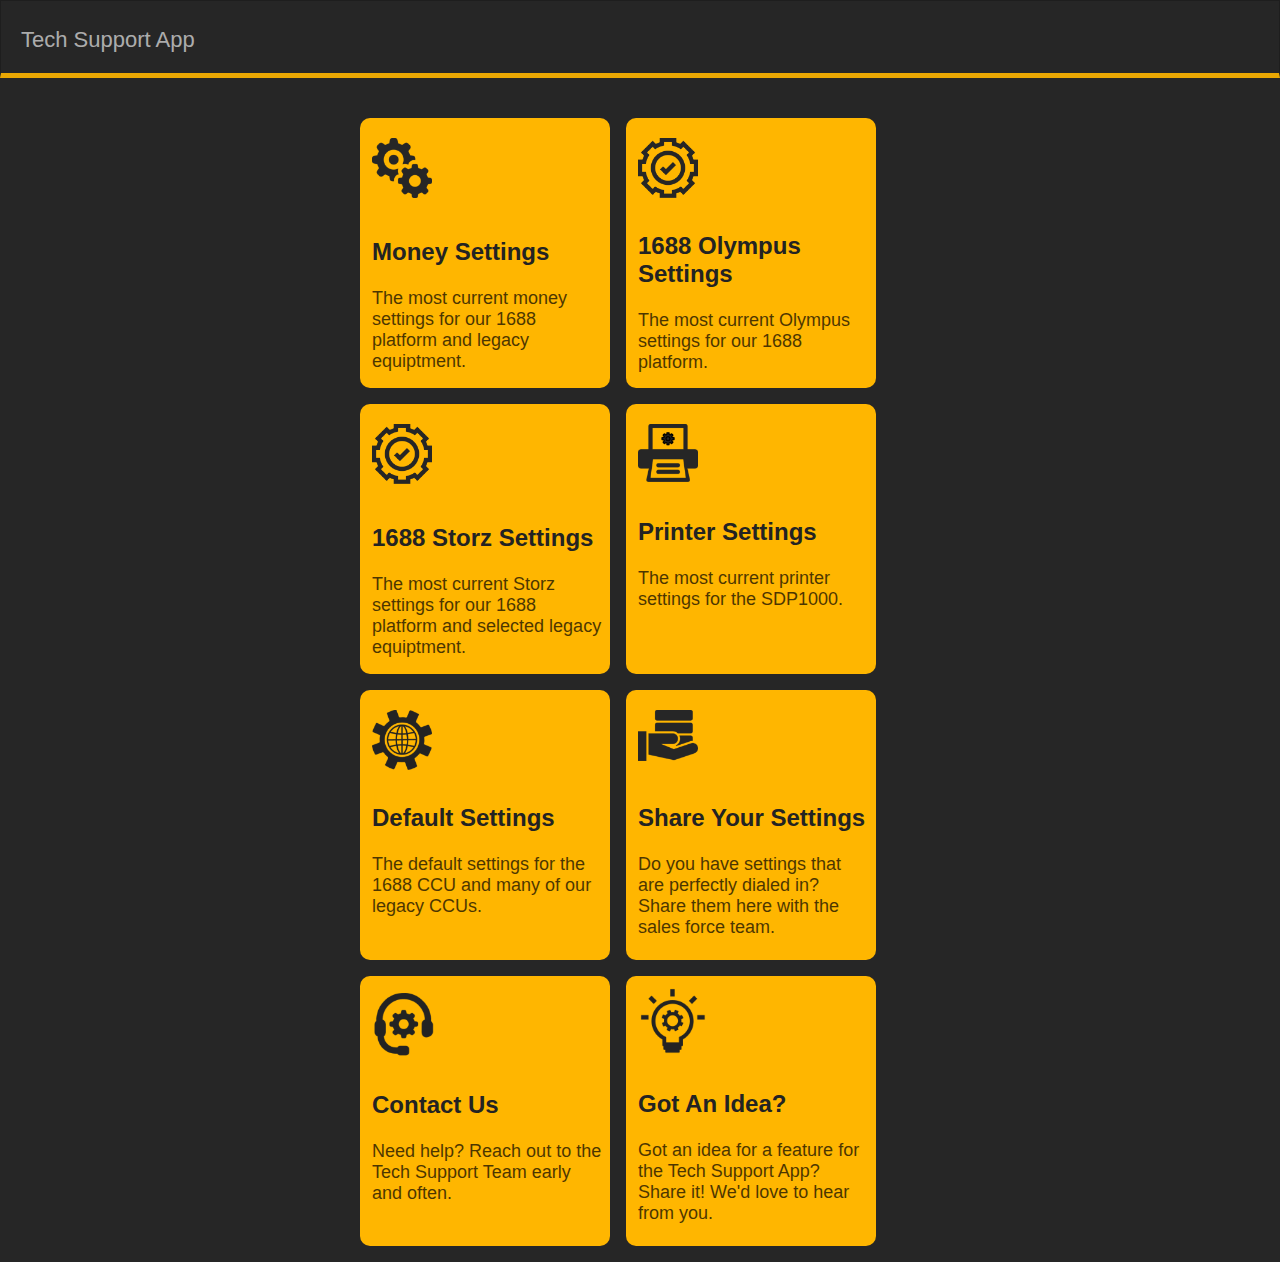
==== index.html @ 5dd80a23 "Adding the Storz settings feature." ====
<!DOCTYPE html>
<html lang="en">
  <head>
    <meta charset="UTF-8" />
    <meta name="viewport" content="width=device-width, initial-scale=1.0" />
    <link rel="stylesheet" href="./css/index.css" />

    <script src="./javascript/index.js"></script>
    <title>Tech Support Landing Page</title>
  </head>
  <body>
    <nav class="index-nav">
      <div class="index-nav-title">
        <h3 class="index-nav-text">Tech Support App</h3>
      </div>
    </nav>
    <div class="cards-container">
      <div id="msa-card" class="card-container">
        <div class="card-img-div"></div>
        <div class="card-title-div">
          <h3 class="card-title-text">Money Settings</h3>
        </div>
        <div class="card-text-div">
          <p class="card-text-text">
            The most current money settings for our 1688 platform and legacy
            equiptment.
          </p>
        </div>
        <div class="card-btn-div"></div>
      </div>
      <!-- Olympus -->
      <div id="olympus-card" class="card-container">
        <div id="olympus-card-img-div" class="card-img-div"></div>
        <div class="card-title-div">
          <h3 class="card-title-text">1688 Olympus Settings</h3>
        </div>
        <div class="card-text-div">
          <p class="card-text-text">
            The most current Olympus settings for our 1688 platform.
          </p>
        </div>
        <div class="card-btn-div"></div>
      </div>
      <!-- Olympus end -->
      <!-- Storz -->
      <div id="storz-card" class="card-container">
        <div id="storz-card-img-div" class="card-img-div"></div>
        <div class="card-title-div">
          <h3 class="card-title-text">1688 Storz Settings</h3>
        </div>
        <div class="card-text-div">
          <p class="card-text-text">
            The most current Storz settings for our 1688 platform and selected legacy equiptment.
          </p>
        </div>
        <div class="card-btn-div"></div>
      </div>
      <!-- Storz end -->
      <div id="printer-card" class="card-container">
        <div id="printer-card-img-div" class="card-img-div"></div>
        <div class="card-title-div">
          <h3 class="card-title-text">Printer Settings</h3>
        </div>
        <div class="card-text-div">
          <p class="card-text-text">
            The most current printer settings for the SDP1000.
          </p>
        </div>
        <div class="card-btn-div"></div>
      </div>
      <div id="default-card" class="card-container">
        <div id="default-card-img-div" class="card-img-div"></div>
        <div class="card-title-div">
          <h3 class="card-title-text">Default Settings</h3>
        </div>
        <div class="card-text-div">
          <p class="card-text-text">
            The default settings for the 1688 CCU and many of our legacy CCUs.
          </p>
        </div>
        <div class="card-btn-div"></div>
      </div>
      <div id="contribute-settings-card" class="card-container">
        <div id="contribute-settings-card-img-div" class="card-img-div"></div>
        <div class="card-title-div">
          <h3 class="card-title-text">Share Your Settings</h3>
        </div>
        <div class="card-text-div">
          <p class="card-text-text">
            Do you have settings that are perfectly dialed in? Share them here
            with the sales force team.
          </p>
        </div>
        <div class="card-btn-div"></div>
      </div>
      <div id="contact-card" class="card-container">
        <div id="contact-card-img-div" class="card-img-div"></div>
        <div id="contact-card-title" class="card-title-div">
          <h3 class="card-title-text">Contact Us</h3>
        </div>
        <div class="card-text-div">
          <p class="card-text-text">
       Need help? Reach out to the Tech Support Team early and often.
          </p>
        </div>
        <div class="card-btn-div"></div>
      </div>
      <!-- Suggestions Tile-->
      <div id="idea-card" class="card-container">
        <div id="idea-card-img-div" class="card-img-div"></div>
        <div id="idea-card-title" class="card-title-div">
          <h3 class="card-title-text">Got An Idea?</h3>
        </div>
        <div class="card-text-div">
          <p class="card-text-text">
       Got an idea for a feature for the Tech Support App? Share it! We'd love to hear from you.
          </p>
        </div>
        <div class="card-btn-div"></div>
      </div>
      <!-- Suggestions Tile End-->
    </div>
  </body>
</html>
---- css/index.css ----
* {
  box-sizing: border-box;
  padding: 0;
  margin: 0;
  font-family: "Josefin Sans", sans-serif;
  /* background-color: #262626; */
}

body {
  background: #262626;
}

.index-nav {
  /* position: fixed; */
  min-height: 78px;
  width: 100%;
  font-size: 18px;
  background-color: #262626;
  border: 1px solid rgba(0, 0, 0, 0.2);
  opacity: 0.9;
  border-bottom: 5px solid #ffb600;
  z-index: 9999;
}

.index-nav-text {
  display: inline-block;
  font-size: 22px;
  margin-top: 16px;
  margin-left: 20px;
  font-weight: 500;
  padding-top: 10px;
  color: rgba(255, 255, 255, 0.7);
}

.cards-container {
  display: flex;
  flex-wrap: wrap;
  max-width: 800px;
  height: auto;
  margin: auto;
  margin-top: 40px;
}

.card-container {
  display: flex;
  flex-direction: column;
  width: 250px;
  height: 270px;
  background: #ffb600;
  border-radius: 10px;
  margin: 0 16px 16px 0;
}

.card-container:hover {
  opacity: 0.6;
  cursor: pointer;
  transition: all 0.4s ease 0s;
}

.card-img-div {
  width: 60px;
  height: 70px;
  background: transparent url("../images/msa-log.png") 0% 0% no-repeat
    padding-box;
  opacity: 1;
  margin-top: 20px;
  margin-left: 12px;
  background-size: 60px;
}

#olympus-card-img-div {
  width: 60px;
  min-height: 60px;
  background: transparent url("../images/olympus.png") 0% 0% no-repeat
    padding-box;
  opacity: 1;
  margin-top: 20px;
  margin-left: 12px;
  background-size: 60px;
}

#storz-card-img-div {
  width: 60px;
  min-height: 60px;
  background: transparent url("../images/olympus.png") 0% 0% no-repeat
    padding-box;
  opacity: 1;
  margin-top: 20px;
  margin-left: 12px;
  background-size: 60px;
}

.card-container:hover #storz-card-img-div {
  width: 65px;
  min-height: 63px;
  background-size: 65px;
  transition: all 0.4s ease 0s;
}

#idea-card-img-div{
  width: 70px;
  min-height: 70px;
  background: transparent url("../images/idea-img.png") 0% 0% no-repeat
    padding-box;
  opacity: 1;
  margin-top: 10px;
  margin-left: 12px;
  background-size: 70px;
}

.card-container:hover #olympus-card-img-div {
  width: 65px;
  min-height: 63px;
  background-size: 65px;
  transition: all 0.4s ease 0s;
}

#printer-card-img-div {
  width: 60px;
  height: 60px;
  background: transparent url("../images/printer-settings.png") 0% 0% no-repeat
    padding-box;
  opacity: 1;
  margin-top: 20px;
  margin-left: 12px;
  background-size: 60px;
}

.card-container:hover #printer-card-img-div {
  width: 65px;
  height: 65px;
  background-size: 65px;
  transition: all 0.4s ease 0s;
}

#default-card-img-div {
  width: 60px;
  height: 60px;
  background: transparent url("../images/default-settings.png") 0% 0% no-repeat
    padding-box;
  opacity: 1;
  margin-top: 20px;
  margin-left: 12px;
  background-size: 60px;
}

.card-container:hover #default-card-img-div {
  width: 65px;
  height: 65px;
  background-size: 65px;
  transition: all 0.4s ease 0s;
}

#contribute-settings-card-img-div {
  width: 60px;
  height: 60px;
  background: transparent url("../images/share-settings.png") 0% 0% no-repeat
    padding-box;
  opacity: 1;
  margin-top: 20px;
  margin-left: 12px;
  background-size: 60px;
}

#contact-card-img-div {
  width: 130px;
  height: 130px;
  background: transparent url("../images/contact-image.png") 0% 0% no-repeat
    padding-box;
  opacity: 1;
  margin-top: 15px;
  margin-left: -15px;
  background-size: 130px;
}

.card-container:hover #contact-card-img-div {
  width: 135px;
  height: 135px;
  background-size: 135px;
  transition: all 0.4s ease 0s;
}

#contact-card-title {
  margin-top: -30px;
}

.card-container:hover #contribute-settings-card-img-div {
  width: 65px;
  height: 65px;
  background-size: 65px;
  transition: all 0.4s ease 0s;
}

.card-container:hover .card-img-div {
  width: 65px;
  height: 65px;
  background-size: 65px;
  transition: all 0.4s ease 0s;
}

.card-title-div {
  margin-top: 34px;
  margin-left: 12px;
}

.card-title-text {
  font-size: 24px;
  font-weight: 700;
  color: #232323;
}

.card-container:hover .card-title-text {
  letter-spacing: 0.5px;
  transition: all 0.4s ease 0s;
}

.card-text-div {
  margin-top: 14px;
  margin-left: 12px;
  padding-top: 8px;
  padding-right: 8px;
  padding-bottom: 16px;
}

.card-container:hover .card-text-text {
  letter-spacing: 0.4px;
  transition: all 0.4s ease 0s;
}

.card-text-text {
  font-size: 18px;
  font-weight: 200;
  opacity: 0.7;
}
.msa-button {
  padding: 12px 8px;
  background: lightskyblue;
  color: #fff;
  cursor: pointer;
}

.msa-button:hover {
  background: lightpink;
  color: #262626;
  transition: ease-in-out 0.3s;
}

@media (max-width: 451px) {
  .cards-container {
    flex-direction: column;
  }

  .card-container {
    margin: 16px auto;
  }
}

@media (min-width: 768px) {
 .cards-container {
  padding-left: 120px;
 }
}
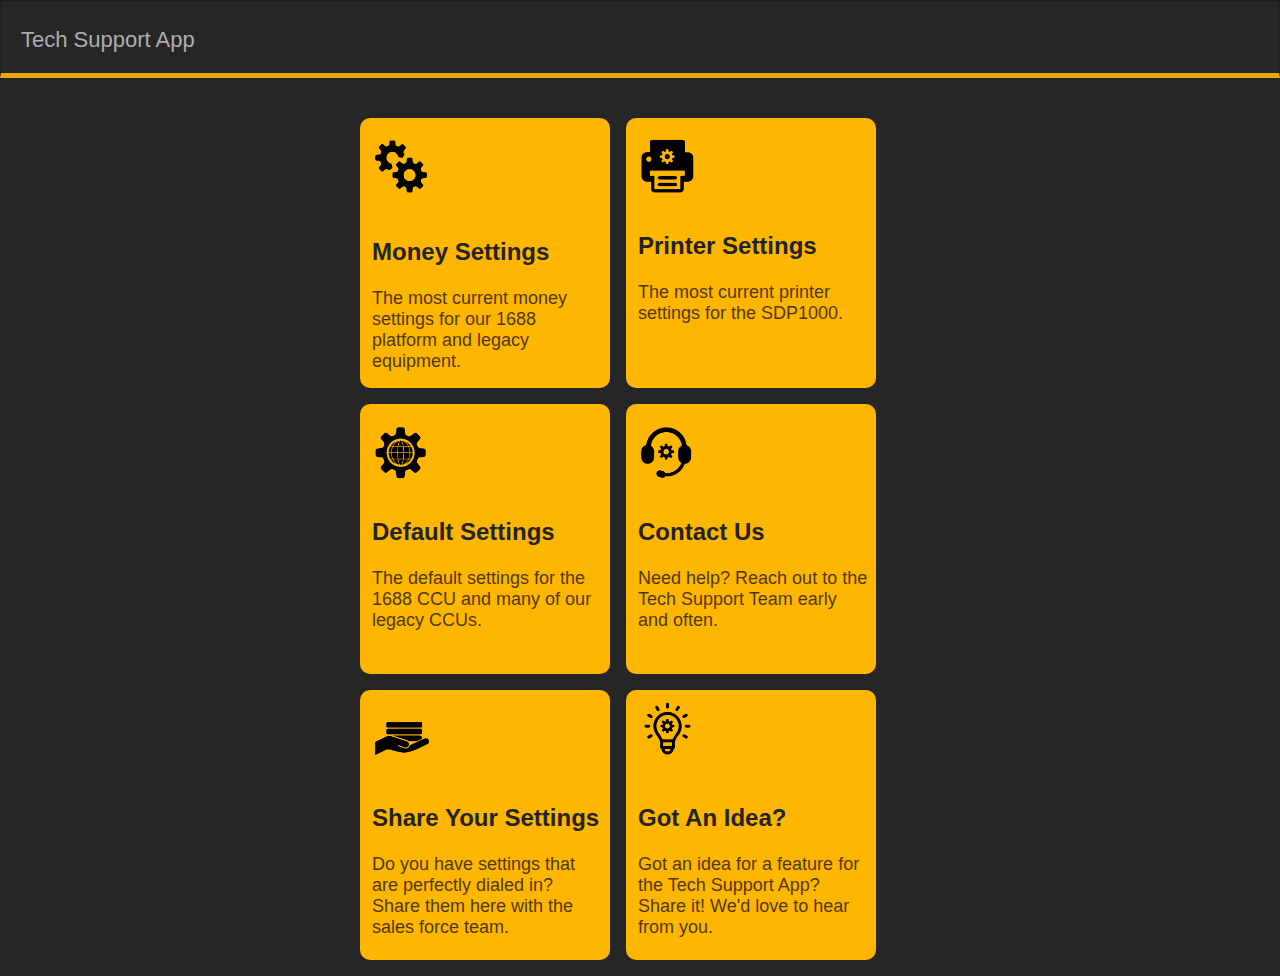
==== commit 2080df67: "Adding changes to the contact page." ====
--- a/index.html
+++ b/index.html
@@ -23,13 +23,13 @@
         <div class="card-text-div">
           <p class="card-text-text">
             The most current money settings for our 1688 platform and legacy
-            equiptment.
+            equipment.
           </p>
         </div>
         <div class="card-btn-div"></div>
       </div>
       <!-- Olympus -->
-      <div id="olympus-card" class="card-container">
+      <!-- <div id="olympus-card" class="card-container">
         <div id="olympus-card-img-div" class="card-img-div"></div>
         <div class="card-title-div">
           <h3 class="card-title-text">1688 Olympus Settings</h3>
@@ -40,10 +40,10 @@
           </p>
         </div>
         <div class="card-btn-div"></div>
-      </div>
+      </div> -->
       <!-- Olympus end -->
       <!-- Storz -->
-      <div id="storz-card" class="card-container">
+      <!-- <div id="storz-card" class="card-container">
         <div id="storz-card-img-div" class="card-img-div"></div>
         <div class="card-title-div">
           <h3 class="card-title-text">1688 Storz Settings</h3>
@@ -54,7 +54,7 @@
           </p>
         </div>
         <div class="card-btn-div"></div>
-      </div>
+      </div> -->
       <!-- Storz end -->
       <div id="printer-card" class="card-container">
         <div id="printer-card-img-div" class="card-img-div"></div>
@@ -80,6 +80,20 @@
         </div>
         <div class="card-btn-div"></div>
       </div>
+      <!-- Contact Tile-->
+      <div id="contact-card" class="card-container">
+        <div id="contact-card-img-div" class="card-img-div"></div>
+        <div id="contact-card-title" class="card-title-div">
+          <h3 class="card-title-text">Contact Us</h3>
+        </div>
+        <div class="card-text-div">
+          <p class="card-text-text">
+       Need help? Reach out to the Tech Support Team early and often.
+          </p>
+        </div>
+        <div class="card-btn-div"></div>
+      </div>
+      <!-- End Contact Tile-->
       <div id="contribute-settings-card" class="card-container">
         <div id="contribute-settings-card-img-div" class="card-img-div"></div>
         <div class="card-title-div">
@@ -89,18 +103,6 @@
           <p class="card-text-text">
             Do you have settings that are perfectly dialed in? Share them here
             with the sales force team.
-          </p>
-        </div>
-        <div class="card-btn-div"></div>
-      </div>
-      <div id="contact-card" class="card-container">
-        <div id="contact-card-img-div" class="card-img-div"></div>
-        <div id="contact-card-title" class="card-title-div">
-          <h3 class="card-title-text">Contact Us</h3>
-        </div>
-        <div class="card-text-div">
-          <p class="card-text-text">
-       Need help? Reach out to the Tech Support Team early and often.
           </p>
         </div>
         <div class="card-btn-div"></div>
--- a/css/index.css
+++ b/css/index.css
@@ -60,7 +60,7 @@
 .card-img-div {
   width: 60px;
   height: 70px;
-  background: transparent url("../images/msa-log.png") 0% 0% no-repeat
+  background: transparent url("../images/settings.png") 0% 0% no-repeat
     padding-box;
   opacity: 1;
   margin-top: 20px;
@@ -71,7 +71,7 @@
 #olympus-card-img-div {
   width: 60px;
   min-height: 60px;
-  background: transparent url("../images/olympus.png") 0% 0% no-repeat
+  background: transparent url("../images/olympus-storz.png") 0% 0% no-repeat
     padding-box;
   opacity: 1;
   margin-top: 20px;
@@ -82,7 +82,7 @@
 #storz-card-img-div {
   width: 60px;
   min-height: 60px;
-  background: transparent url("../images/olympus.png") 0% 0% no-repeat
+  background: transparent url("../images/olympus-storz.png") 0% 0% no-repeat
     padding-box;
   opacity: 1;
   margin-top: 20px;
@@ -98,14 +98,21 @@
 }
 
 #idea-card-img-div{
-  width: 70px;
-  min-height: 70px;
-  background: transparent url("../images/idea-img.png") 0% 0% no-repeat
+  width: 60px;
+  min-height: 60px;
+  background: transparent url("../images/idea.png") 0% 0% no-repeat
     padding-box;
   opacity: 1;
   margin-top: 10px;
   margin-left: 12px;
-  background-size: 70px;
+  background-size: 60px;
+}
+
+.card-container:hover #idea-card-img-div {
+  width: 65px;
+  height: 65px;
+  background-size: 65px;
+  transition: all 0.4s ease 0s;
 }
 
 .card-container:hover #olympus-card-img-div {
@@ -118,7 +125,7 @@
 #printer-card-img-div {
   width: 60px;
   height: 60px;
-  background: transparent url("../images/printer-settings.png") 0% 0% no-repeat
+  background: transparent url("../images/printer.png") 0% 0% no-repeat
     padding-box;
   opacity: 1;
   margin-top: 20px;
@@ -136,7 +143,7 @@
 #default-card-img-div {
   width: 60px;
   height: 60px;
-  background: transparent url("../images/default-settings.png") 0% 0% no-repeat
+  background: transparent url("../images/default.png") 0% 0% no-repeat
     padding-box;
   opacity: 1;
   margin-top: 20px;
@@ -154,7 +161,7 @@
 #contribute-settings-card-img-div {
   width: 60px;
   height: 60px;
-  background: transparent url("../images/share-settings.png") 0% 0% no-repeat
+  background: transparent url("../images/share.png") 0% 0% no-repeat
     padding-box;
   opacity: 1;
   margin-top: 20px;
@@ -163,26 +170,25 @@
 }
 
 #contact-card-img-div {
-  width: 130px;
-  height: 130px;
-  background: transparent url("../images/contact-image.png") 0% 0% no-repeat
-    padding-box;
-  opacity: 1;
-  margin-top: 15px;
-  margin-left: -15px;
-  background-size: 130px;
+  width: 60px;
+  height: 60px;
+  background: transparent url("../images/contact.png") 0% 0% no-repeat
+    padding-box;
+  opacity: 1;
+ 
+  /* margin-top: 15px;
+  margin-left: -15px; */
+  background-size: 60px;
 }
 
 .card-container:hover #contact-card-img-div {
-  width: 135px;
-  height: 135px;
-  background-size: 135px;
-  transition: all 0.4s ease 0s;
-}
-
-#contact-card-title {
-  margin-top: -30px;
-}
+  width: 65px;
+  height: 65px;
+  background-size: 65px;
+  transition: all 0.4s ease 0s;
+}
+
+
 
 .card-container:hover #contribute-settings-card-img-div {
   width: 65px;
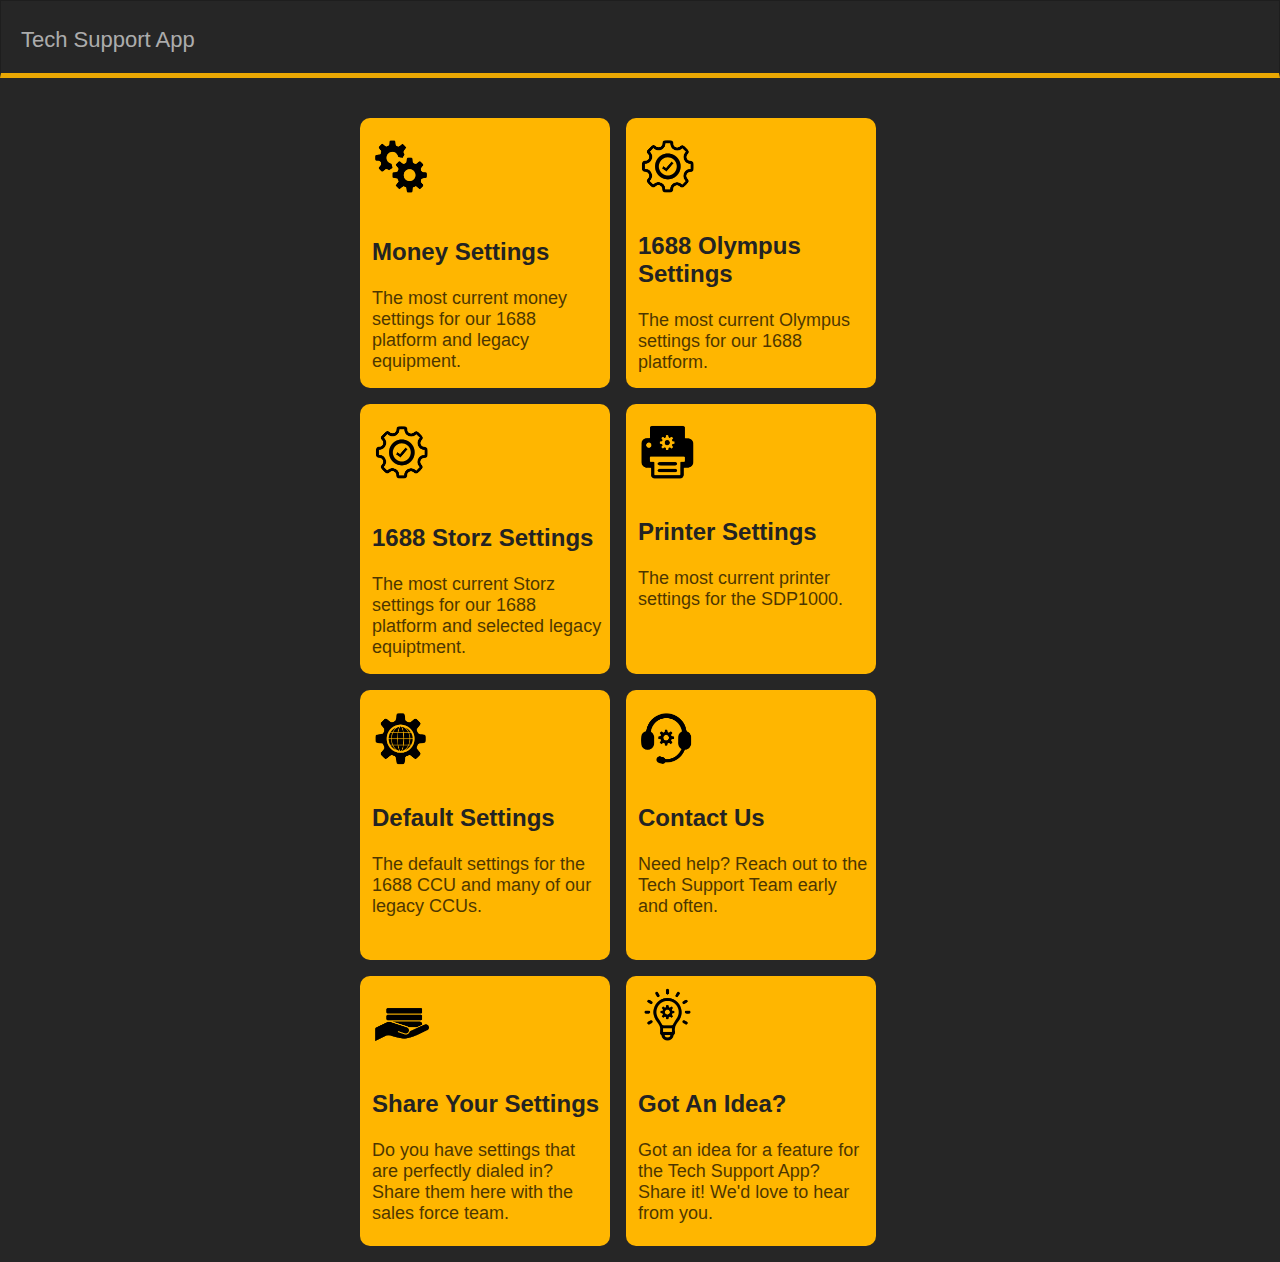
==== commit 743a1ab1: "Adding specialty button and settings for Storz." ====
--- a/index.html
+++ b/index.html
@@ -29,7 +29,7 @@
         <div class="card-btn-div"></div>
       </div>
       <!-- Olympus -->
-      <!-- <div id="olympus-card" class="card-container">
+      <div id="olympus-card" class="card-container">
         <div id="olympus-card-img-div" class="card-img-div"></div>
         <div class="card-title-div">
           <h3 class="card-title-text">1688 Olympus Settings</h3>
@@ -40,10 +40,10 @@
           </p>
         </div>
         <div class="card-btn-div"></div>
-      </div> -->
-      <!-- Olympus end -->
+      </div> 
+      <!-- Olympus end
       <!-- Storz -->
-      <!-- <div id="storz-card" class="card-container">
+      <div id="storz-card" class="card-container">
         <div id="storz-card-img-div" class="card-img-div"></div>
         <div class="card-title-div">
           <h3 class="card-title-text">1688 Storz Settings</h3>
@@ -54,7 +54,7 @@
           </p>
         </div>
         <div class="card-btn-div"></div>
-      </div> -->
+      </div>
       <!-- Storz end -->
       <div id="printer-card" class="card-container">
         <div id="printer-card-img-div" class="card-img-div"></div>
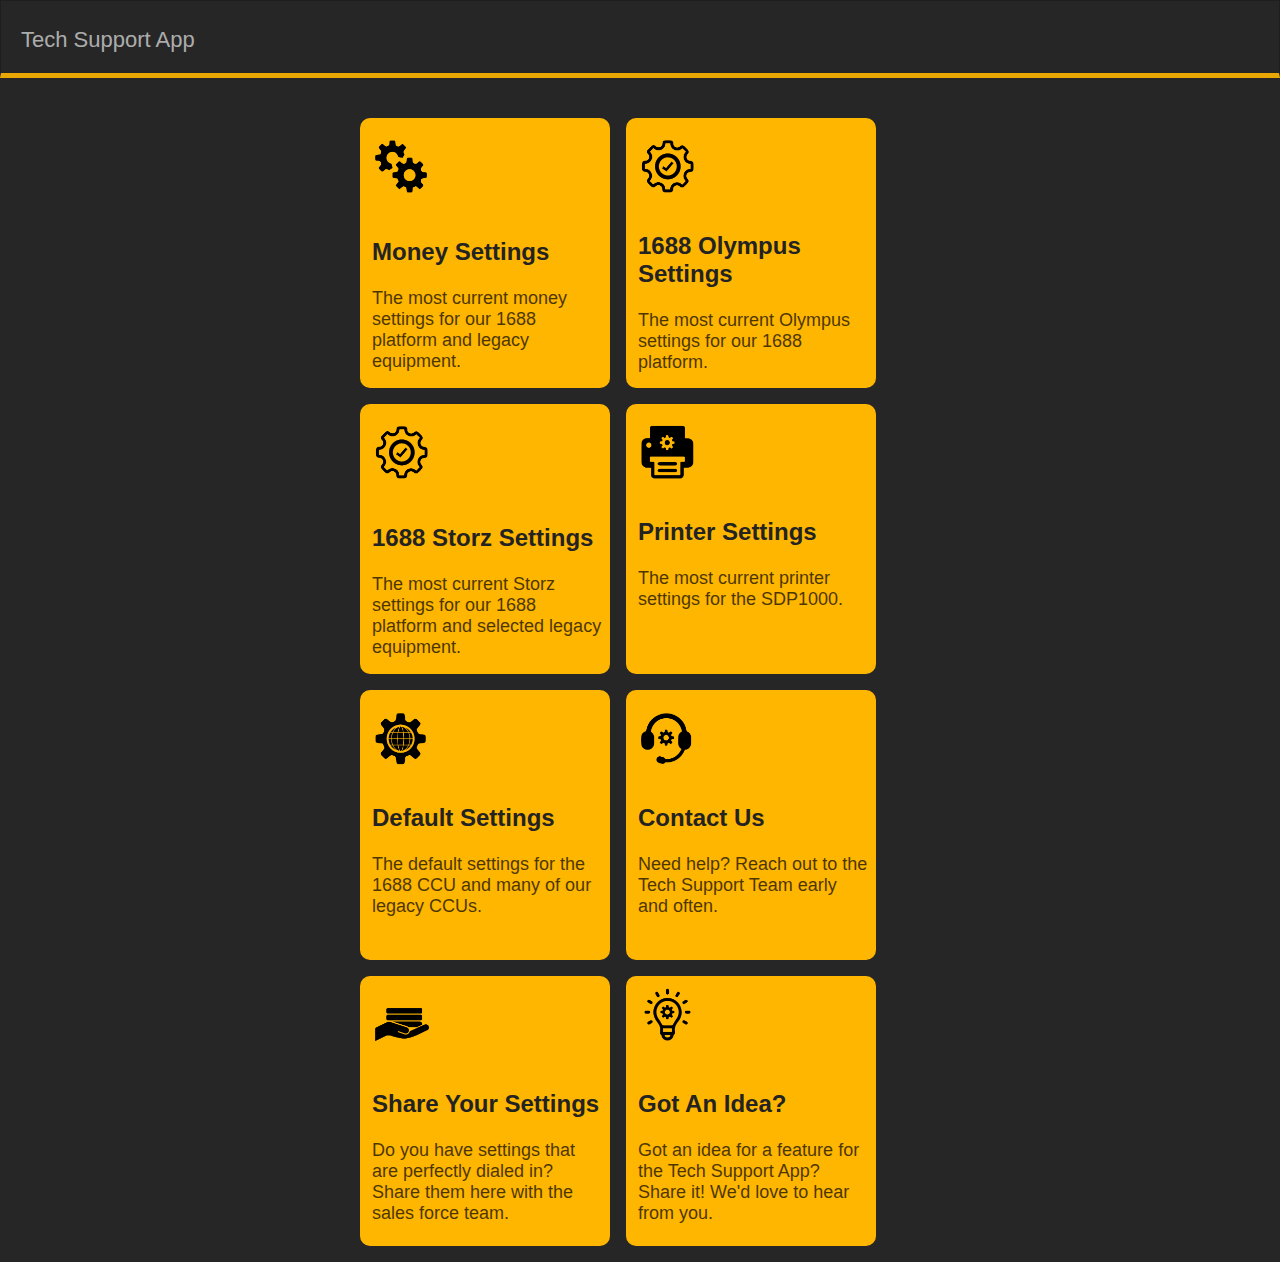
==== commit de8d154e: "Small typographical error." ====
--- a/index.html
+++ b/index.html
@@ -50,7 +50,7 @@
         </div>
         <div class="card-text-div">
           <p class="card-text-text">
-            The most current Storz settings for our 1688 platform and selected legacy equiptment.
+            The most current Storz settings for our 1688 platform and selected legacy equipment.
           </p>
         </div>
         <div class="card-btn-div"></div>
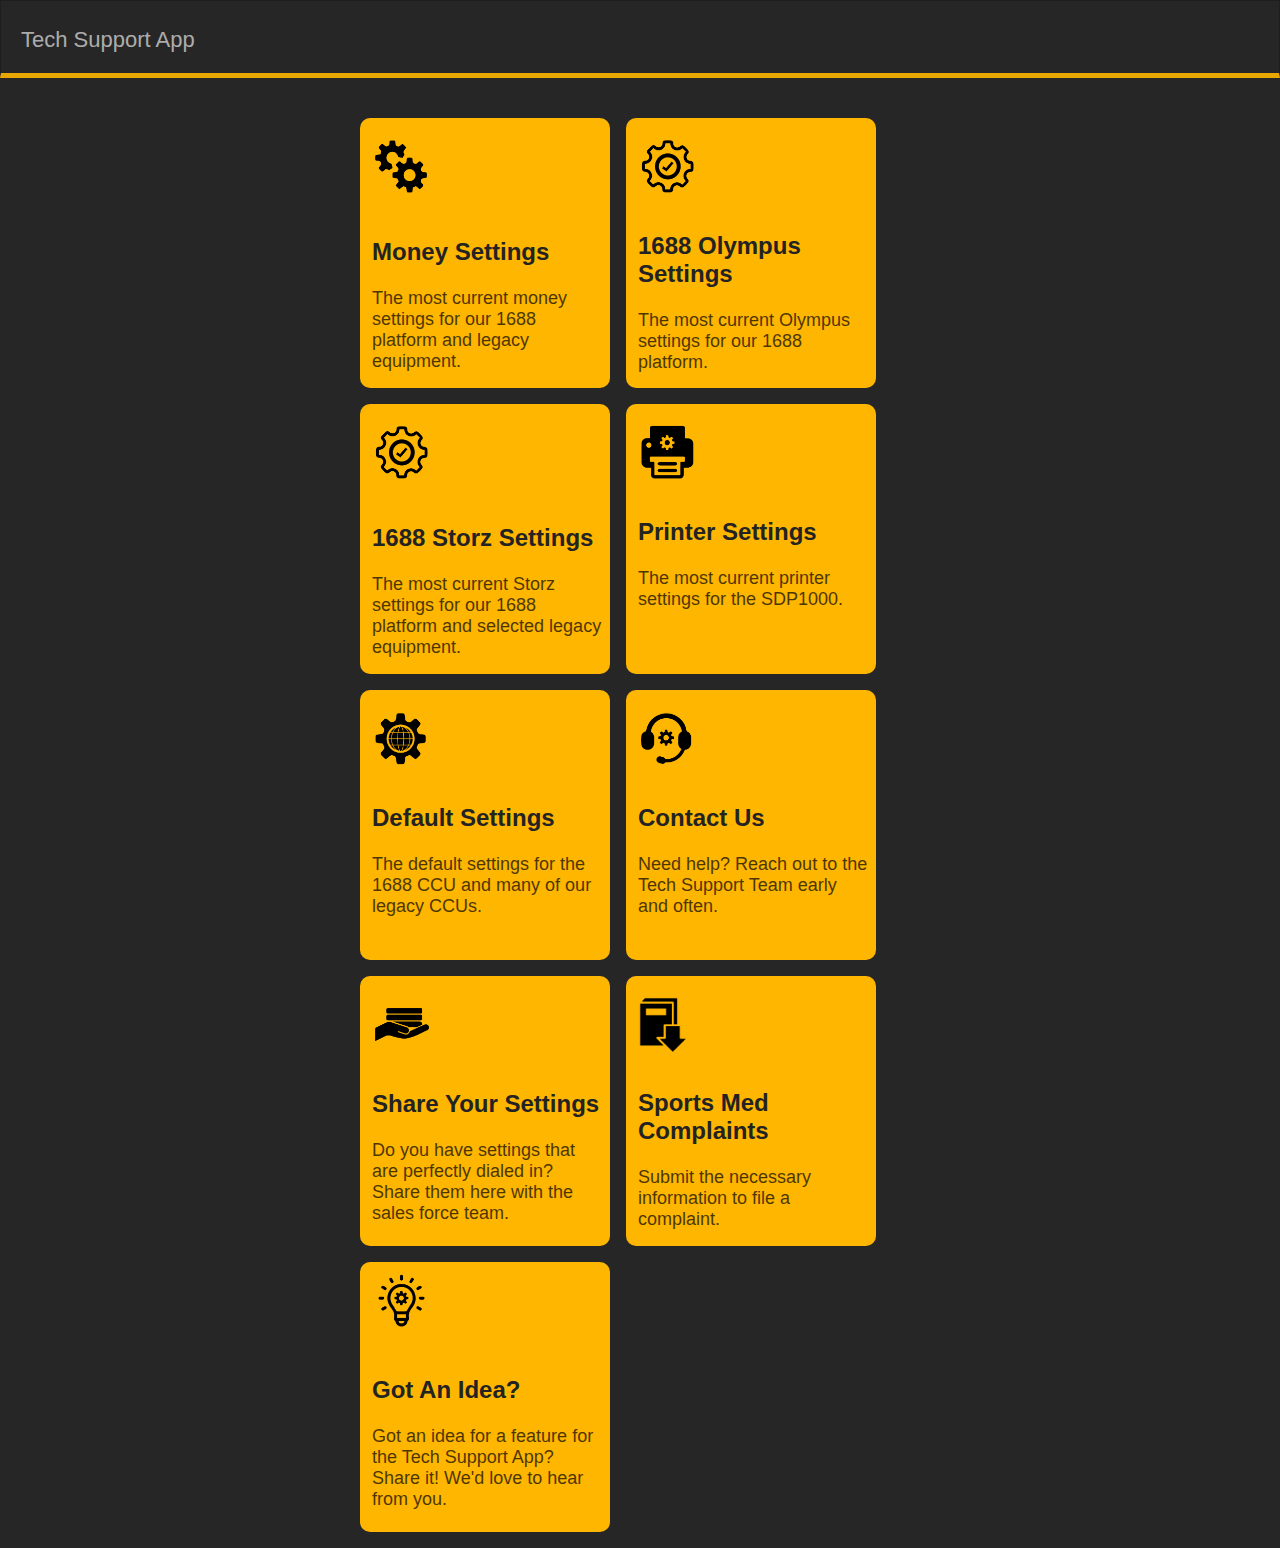
==== commit a3c4fac6: "Adding sports med complaint feature." ====
--- a/index.html
+++ b/index.html
@@ -94,6 +94,7 @@
         <div class="card-btn-div"></div>
       </div>
       <!-- End Contact Tile-->
+      <!-- Share Your Settings Feature-->
       <div id="contribute-settings-card" class="card-container">
         <div id="contribute-settings-card-img-div" class="card-img-div"></div>
         <div class="card-title-div">
@@ -103,6 +104,19 @@
           <p class="card-text-text">
             Do you have settings that are perfectly dialed in? Share them here
             with the sales force team.
+          </p>
+        </div>
+        <div class="card-btn-div"></div>
+      </div>
+       <!-- Sports Med Complaint Feature -->
+       <div id="sports-med-complaint" class="card-container">
+        <div id="sports-med-complaint-div" class="card-img-div"></div>
+        <div class="card-title-div">
+          <h3 class="card-title-text">Sports Med Complaints</h3>
+        </div>
+        <div class="card-text-div">
+          <p class="card-text-text">
+            Submit the necessary information to file a complaint.
           </p>
         </div>
         <div class="card-btn-div"></div>
--- a/css/index.css
+++ b/css/index.css
@@ -169,15 +169,31 @@
   background-size: 60px;
 }
 
+#sports-med-complaint-div {
+  width: 50px;
+  height: 60px;
+  background: transparent url("../images/complaint.png") 0% 0% no-repeat
+    padding-box;
+  opacity: 1;
+  margin-top: 20px;
+  margin-left: 12px;
+  background-size: 50px;
+}
+
+.card-container:hover #sports-med-complaint-div {
+  width: 55px;
+  height: 65px;
+  background-size: 55px;
+  transition: all 0.4s ease 0s;
+}
+
+
 #contact-card-img-div {
   width: 60px;
   height: 60px;
   background: transparent url("../images/contact.png") 0% 0% no-repeat
     padding-box;
   opacity: 1;
- 
-  /* margin-top: 15px;
-  margin-left: -15px; */
   background-size: 60px;
 }
 
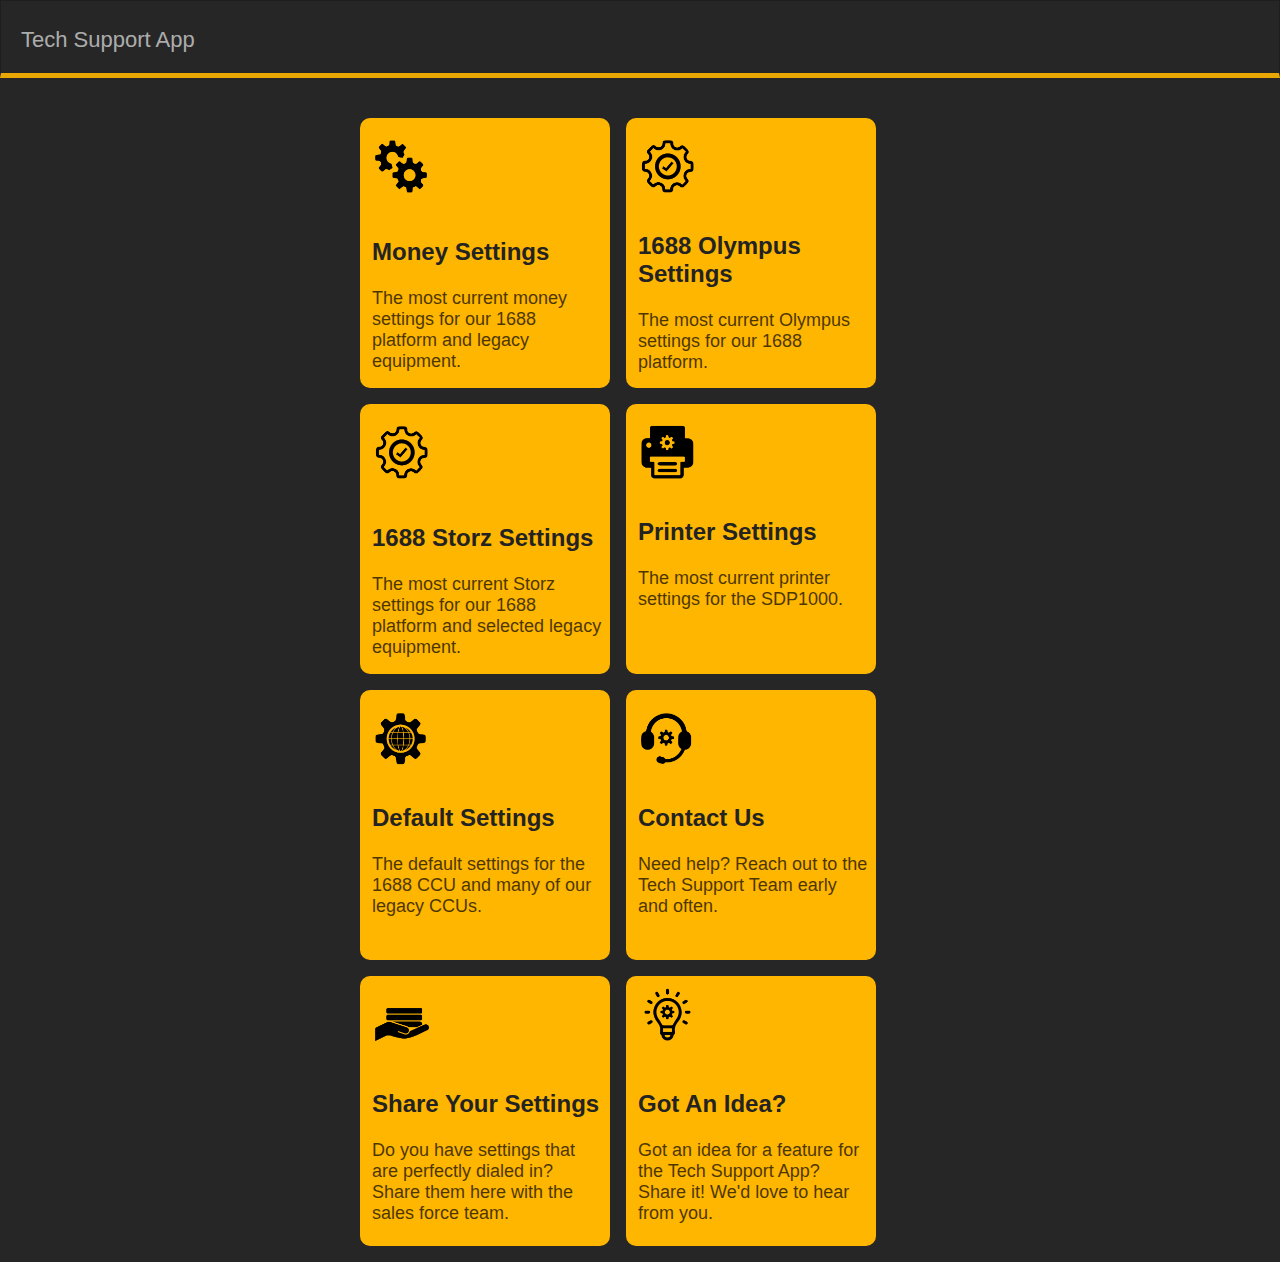
==== commit de117200: "Commented out the html and javascript of the complaint feature." ====
--- a/index.html
+++ b/index.html
@@ -109,7 +109,7 @@
         <div class="card-btn-div"></div>
       </div>
        <!-- Sports Med Complaint Feature -->
-       <div id="sports-med-complaint" class="card-container">
+       <!-- <div id="sports-med-complaint" class="card-container">
         <div id="sports-med-complaint-div" class="card-img-div"></div>
         <div class="card-title-div">
           <h3 class="card-title-text">Sports Med Complaints</h3>
@@ -120,7 +120,7 @@
           </p>
         </div>
         <div class="card-btn-div"></div>
-      </div>
+      </div> -->
       <!-- Suggestions Tile-->
       <div id="idea-card" class="card-container">
         <div id="idea-card-img-div" class="card-img-div"></div>
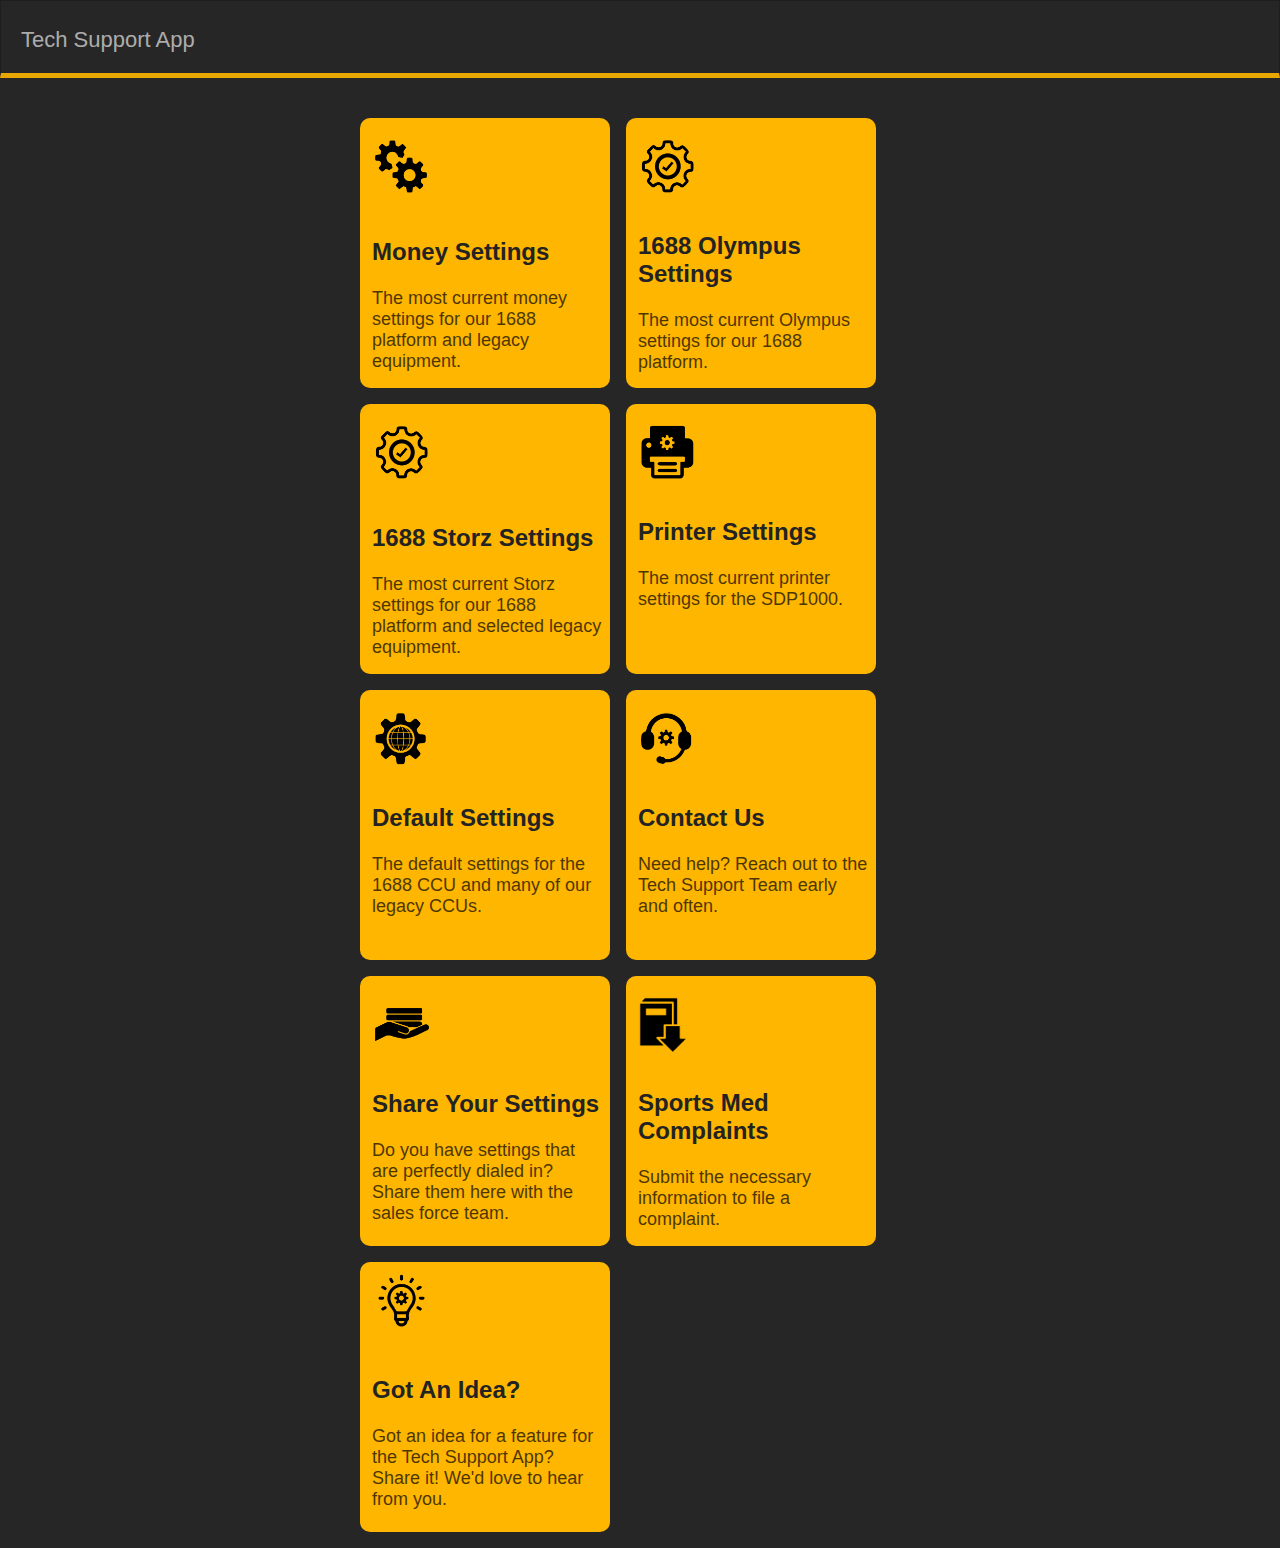
==== commit 4b7a7998: "Adding the sports med complaint feature. Updating Git to update app on Heroku for beta testing." ====
--- a/index.html
+++ b/index.html
@@ -109,7 +109,7 @@
         <div class="card-btn-div"></div>
       </div>
        <!-- Sports Med Complaint Feature -->
-       <!-- <div id="sports-med-complaint" class="card-container">
+       <div id="sports-med-complaint" class="card-container">
         <div id="sports-med-complaint-div" class="card-img-div"></div>
         <div class="card-title-div">
           <h3 class="card-title-text">Sports Med Complaints</h3>
@@ -120,7 +120,7 @@
           </p>
         </div>
         <div class="card-btn-div"></div>
-      </div> -->
+      </div>
       <!-- Suggestions Tile-->
       <div id="idea-card" class="card-container">
         <div id="idea-card-img-div" class="card-img-div"></div>
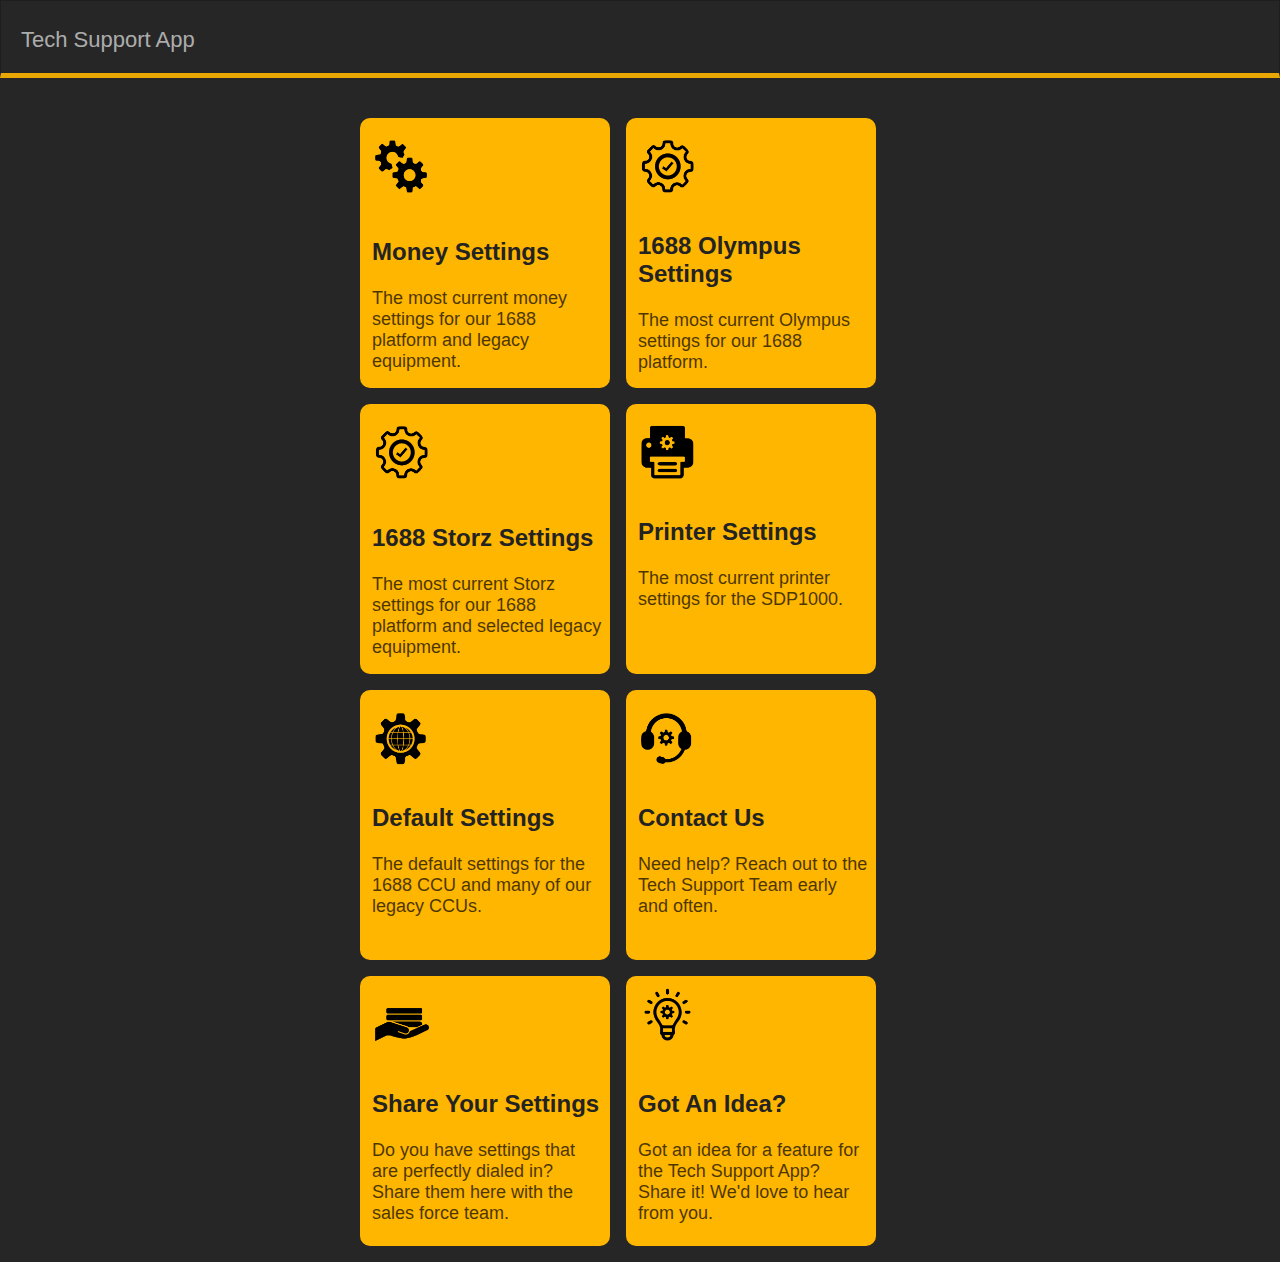
==== commit 1342ae84: "Included UPDATE.md." ====
--- a/index.html
+++ b/index.html
@@ -109,7 +109,7 @@
         <div class="card-btn-div"></div>
       </div>
        <!-- Sports Med Complaint Feature -->
-       <div id="sports-med-complaint" class="card-container">
+       <!-- <div id="sports-med-complaint" class="card-container">
         <div id="sports-med-complaint-div" class="card-img-div"></div>
         <div class="card-title-div">
           <h3 class="card-title-text">Sports Med Complaints</h3>
@@ -120,7 +120,7 @@
           </p>
         </div>
         <div class="card-btn-div"></div>
-      </div>
+      </div> -->
       <!-- Suggestions Tile-->
       <div id="idea-card" class="card-container">
         <div id="idea-card-img-div" class="card-img-div"></div>
--- a/css/index.css
+++ b/css/index.css
@@ -172,7 +172,7 @@
 #sports-med-complaint-div {
   width: 50px;
   height: 60px;
-  background: transparent url("../images/complaint.png") 0% 0% no-repeat
+  background: transparent url("../images/complaint3.png") 0% 0% no-repeat
     padding-box;
   opacity: 1;
   margin-top: 20px;
